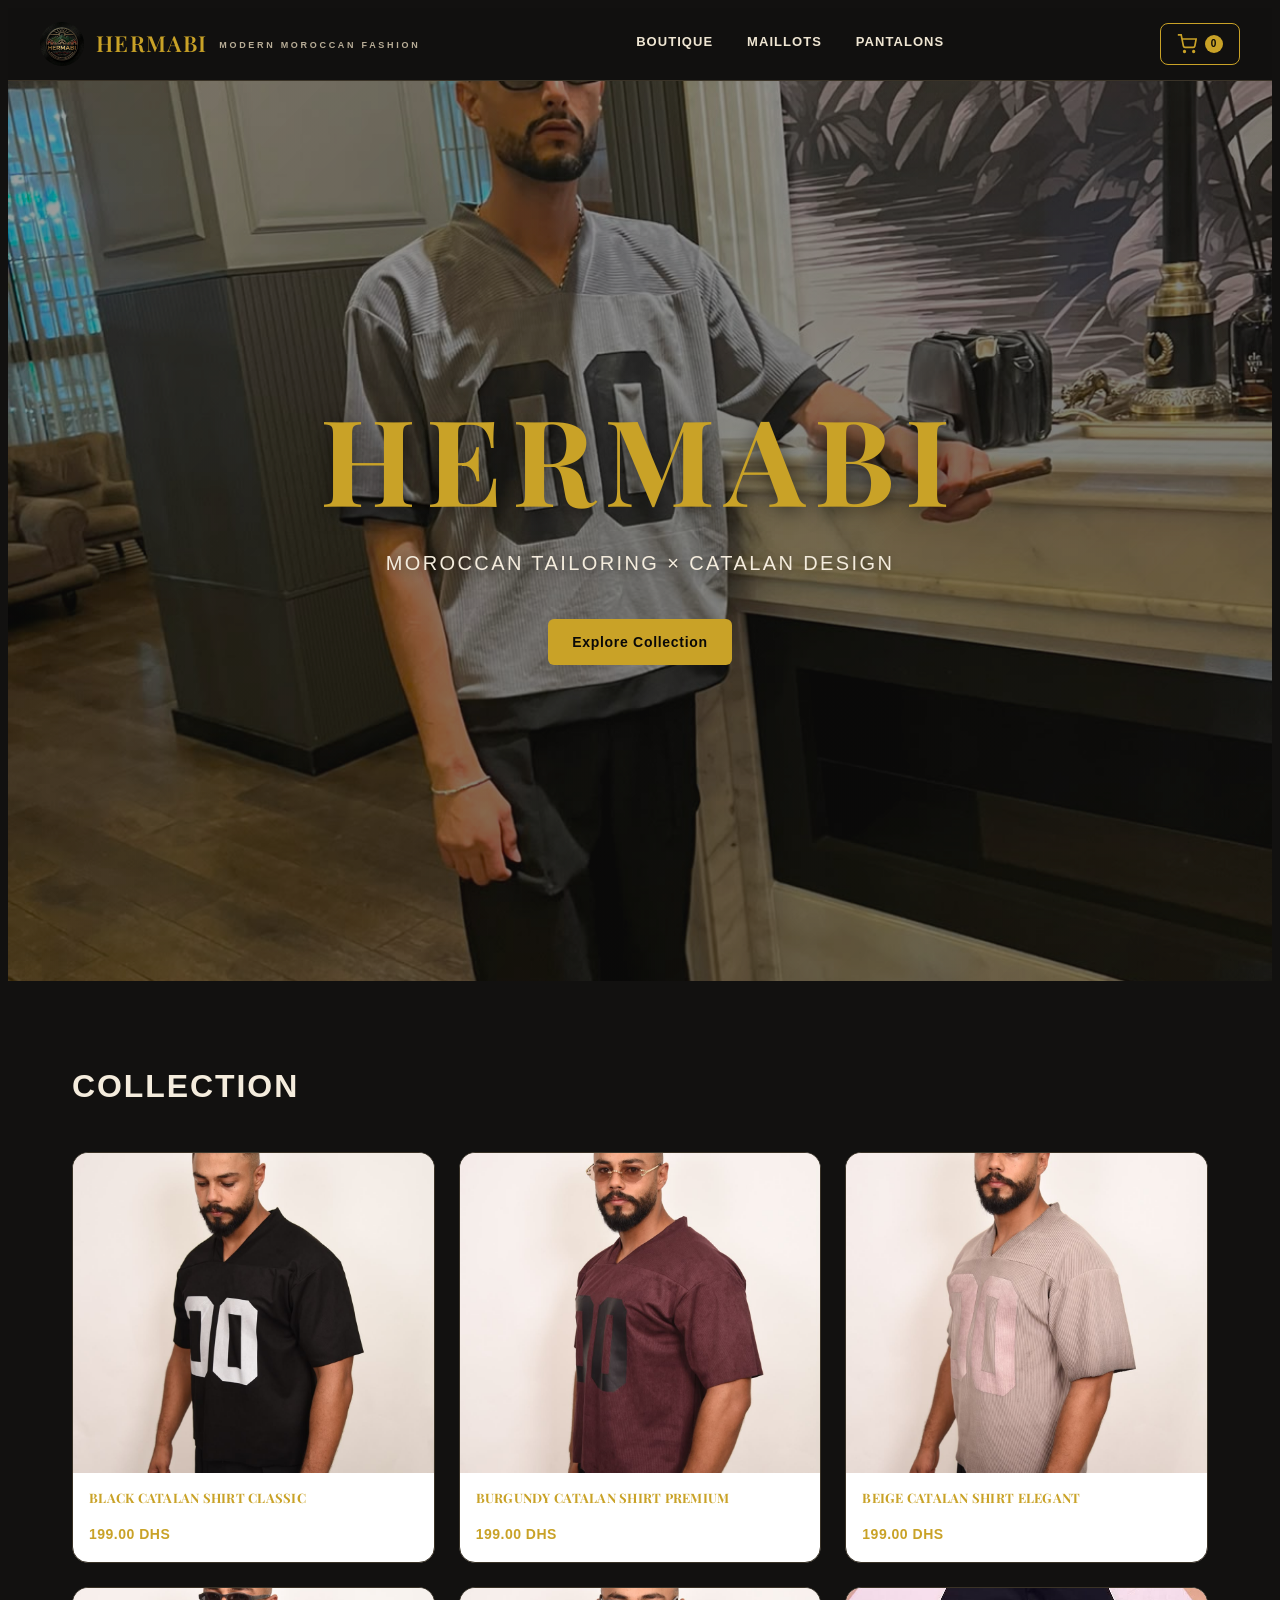
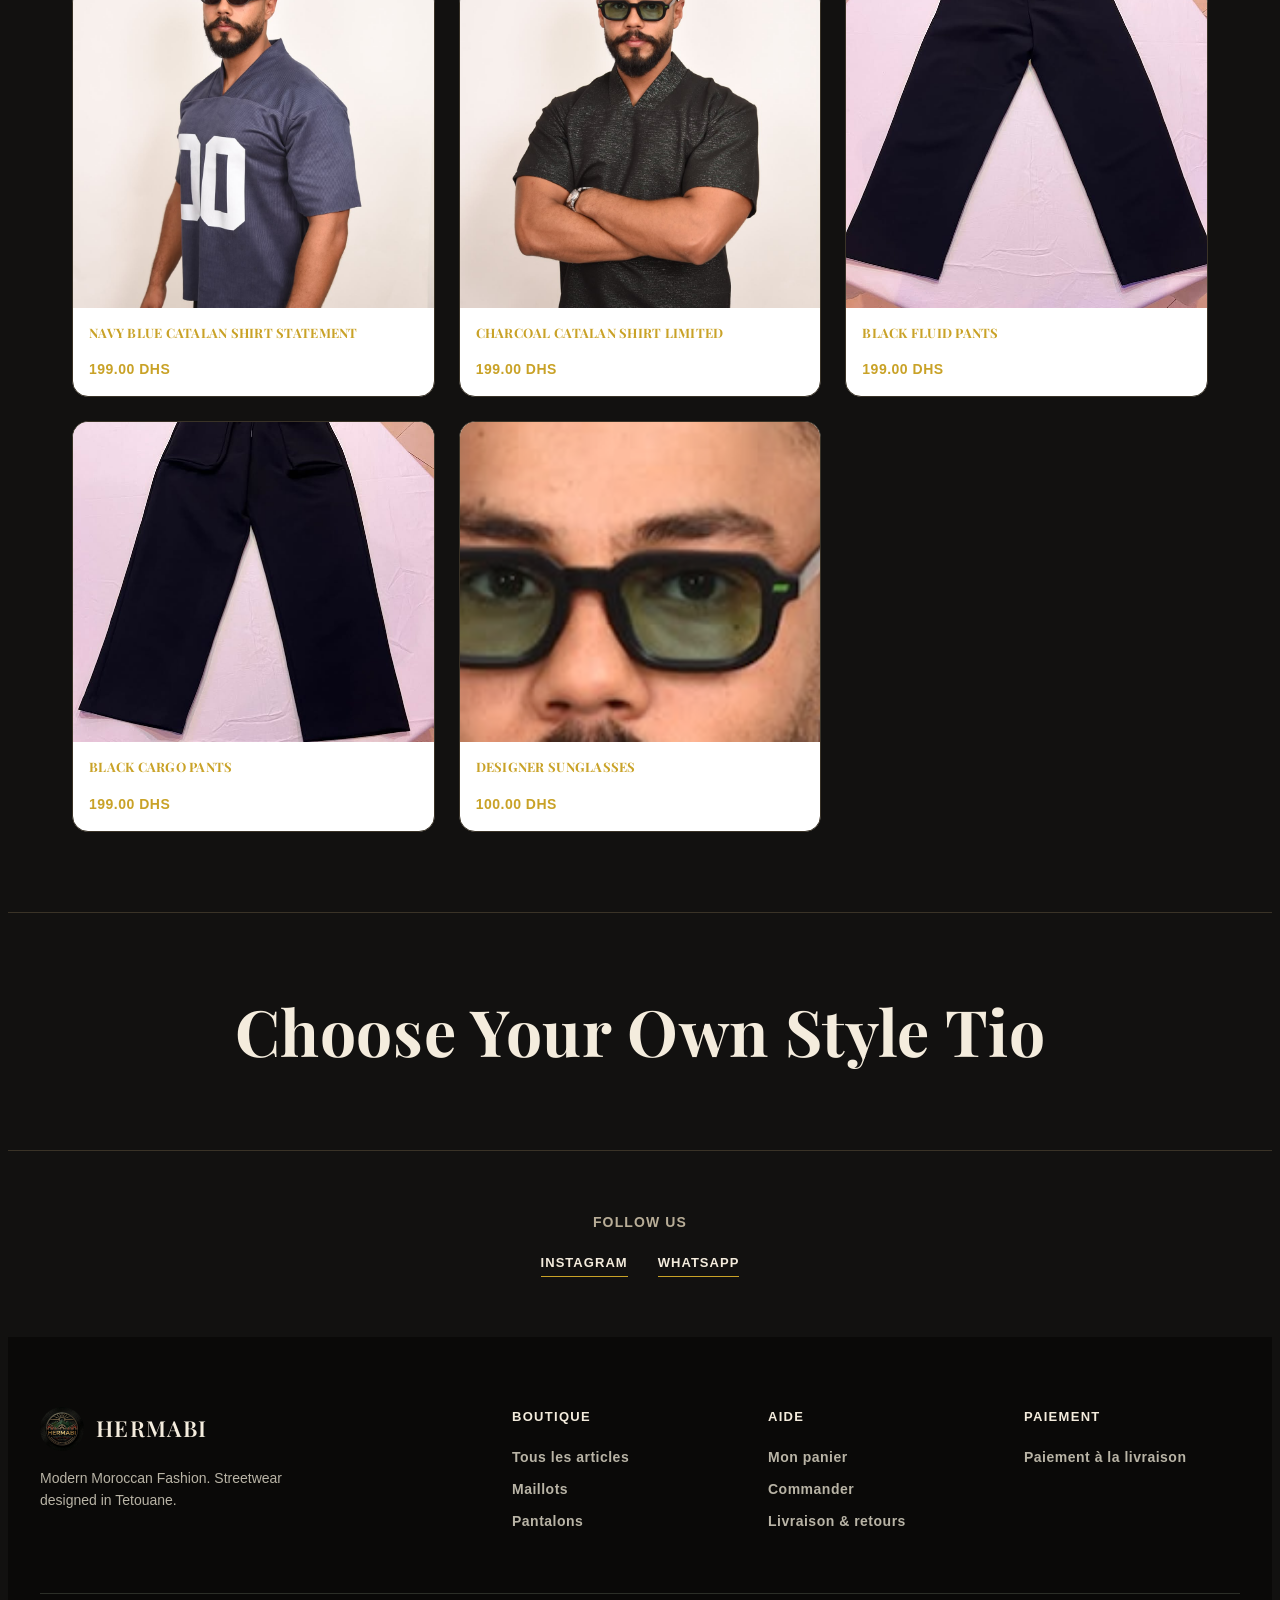
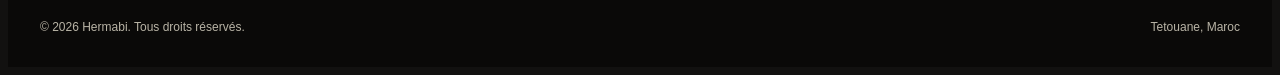
==== index.html @ e8413cef "Mobile responsive - optimized HERMABI title for small screens" ====
<!DOCTYPE html>
<html lang="fr">
<head>
<meta charset="UTF-8">
<meta name="viewport" content="width=device-width, initial-scale=1.0">
<title>Hermabi — Modern Moroccan Fashion</title>

<meta charset="UTF-8">
<meta name="description" content="Hermabi - Modern Moroccan Fashion. Exclusive streetwear fusion where Casablanca meets Barcelona. Premium maillots, pantalons & accessories.">
<meta name="keywords" content="streetwear, moroccan fashion, catalan design, hermabi, maillots, pantalons, fashion, tetouane">
<meta name="author" content="Hermabi">
<meta name="viewport" content="width=device-width, initial-scale=1.0">


<meta property="og:title" content="Hermabi - Modern Moroccan Fashion">
<meta property="og:description" content="Moroccan Tailoring × Catalan Design. Premium Streetwear Collection">
<meta property="og:image" content="https://hermabi-frontend11.onrender.com/images/main.jpeg">
<meta property="og:url" content="https://hermabi-frontend11.onrender.com">
<meta property="og:type" content="website">


<meta name="twitter:card" content="summary_large_image">
<meta name="twitter:title" content="Hermabi - Modern Moroccan Fashion">
<meta name="twitter:description" content="Exclusive streetwear collection">
<meta name="twitter:image" content="https://hermabi-frontend11.onrender.com/images/main.jpeg">

<link rel="preconnect" href="https://fonts.googleapis.com">
<link href="https://fonts.googleapis.com/css2?family=Marcellus&family=Playfair+Display:wght@700&family=Work+Sans:wght@400;500;600;700&display=swap" rel="stylesheet">
<link rel="stylesheet" href="css/style.css">
<style>

.hero-image.hero-carousel {
  position: relative;
  width: 100%;
  height: 100vh;
  display: flex;
  align-items: center;
  justify-content: center;
  overflow: hidden;
}

.carousel-container {
  position: absolute;
  inset: 0;
  width: 100%;
  height: 100%;
}

.carousel-image {
  position: absolute;
  inset: 0;
  width: 100%;
  height: 100%;
  object-fit: cover;
  opacity: 0;
  transition: opacity 0.8s ease-in-out;
}

.carousel-image.active {
  opacity: 1;
}

.hero-overlay {
  position: absolute;
  inset: 0;
  background: linear-gradient(135deg, rgba(18,17,16,0.4) 0%, rgba(18,17,16,0.6) 100%);
  z-index: 1;
}

.hero-content {
  position: relative;
  z-index: 2;
  text-align: center;
  max-width: 900px;
  padding: 40px;
}

.hero-title {
  font-family: 'Playfair Display', serif;
  font-size: clamp(72px, 12vw, 120px);
  font-weight: 700;
  letter-spacing: 0.08em;
  color: var(--brass);
  text-transform: uppercase;
  margin: 0 0 30px;
  line-height: 1;
  text-shadow: 0 4px 20px rgba(0,0,0,0.5);
  animation: fadeInScale 1s ease-out;
}

.hero-subtitle {
  font-size: 20px;
  color: var(--cream);
  letter-spacing: 0.12em;
  text-transform: uppercase;
  font-weight: 500;
  margin: 0;
  text-shadow: 0 2px 10px rgba(0,0,0,0.4);
  animation: fadeInScale 1.2s ease-out;
}

.hero-image .cta {
  margin-top: 40px;
  animation: fadeInScale 1.4s ease-out;
}

@keyframes fadeInScale {
  from {
    opacity: 0;
    transform: scale(0.95);
  }
  to {
    opacity: 1;
    transform: scale(1);
  }
}

/* Carousel auto-rotate */
@keyframes rotate-carousel {
  0%, 50% { opacity: 1; }
  49%, 100% { opacity: 0; }
}

.carousel-image:nth-child(2) {
  animation: rotate-carousel 6s ease-in-out infinite;
}

/* Collection sections */
.collections-wrap {
  padding: 80px 32px;
}

.collection-group {
  margin-bottom: 100px;
}

.collection-title {
  font-family: 'Work Sans', sans-serif;
  font-size: 28px;
  letter-spacing: 0.04em;
  text-transform: uppercase;
  color: var(--cream);
  margin-bottom: 40px;
  font-weight: 700;
}

.collection-cards {
  display: grid;
  grid-template-columns: repeat(auto-fit, minmax(280px, 1fr));
  gap: 24px;
}

.collection-card {
  background: white;
  border-radius: 16px;
  overflow: hidden;
  display: flex;
  flex-direction: column;
  transition: transform 0.3s ease, box-shadow 0.3s ease;
  cursor: pointer;
  text-decoration: none;
}

.collection-card:hover {
  transform: translateY(-8px);
  box-shadow: 0 20px 40px rgba(0,0,0,0.4);
}

.collection-card-img {
  width: 100%;
  aspect-ratio: 1;
  background: #f0f0f0;
  overflow: hidden;
}

.collection-card-img img {
  width: 100%;
  height: 100%;
  object-fit: cover;
  transition: transform 0.3s ease;
}

.collection-card:hover .collection-card-img img {
  transform: scale(1.05);
}

.collection-card-info {
  padding: 20px;
  flex: 1;
  display: flex;
  flex-direction: column;
  justify-content: space-between;
}

.collection-card-name {
  font-size: 14px;
  font-weight: 700;
  color: var(--ink);
  letter-spacing: 0.04em;
  text-transform: uppercase;
  margin-bottom: 8px;
}

.collection-card-price {
  font-size: 16px;
  font-weight: 700;
  color: var(--ink);
}

/* Tagline section */
.tagline-section {
  text-align: center;
  padding: 80px 32px;
  border-top: 1px solid var(--line);
}

.tagline {
  font-family: 'Playfair Display', serif;
  font-size: clamp(32px, 6vw, 64px);
  color: var(--cream);
  font-weight: 700;
  margin: 0;
  line-height: 1.2;
}

/* Social links section */
.socials-section {
  padding: 60px 32px;
  border-top: 1px solid var(--line);
  text-align: center;
}

.socials-title {
  font-size: 14px;
  letter-spacing: 0.08em;
  text-transform: uppercase;
  color: var(--muted);
  margin-bottom: 20px;
  font-weight: 600;
}

.social-links {
  display: flex;
  justify-content: center;
  gap: 30px;
  flex-wrap: wrap;
}

.social-links a {
  font-size: 13px;
  letter-spacing: 0.08em;
  text-transform: uppercase;
  font-weight: 600;
  color: var(--cream);
  border-bottom: 1px solid var(--brass);
  padding-bottom: 2px;
  transition: color 0.3s ease;
}

.social-links a:hover {
  color: var(--brass);
}
</style>
</head>
<body>

<header class="site-header">
  <nav class="nav">
    <a href="index.html" class="brand"><img src="images/logo.jpg" alt="Hermabi">HERMABI<small>Modern Moroccan Fashion</small></a>
    <div class="nav-links">
      <a href="shop.html">Boutique</a>
      <a href="shop.html?cat=Maillots">Maillots</a>
      <a href="shop.html?cat=Pantalons">Pantalons</a>
    </div>
    <div class="nav-right">
      <a href="cart.html" class="cart-link">
        <svg width="20" height="20" viewBox="0 0 24 24" fill="none" stroke="currentColor" stroke-width="2">
          <circle cx="9" cy="21" r="1"></circle>
          <circle cx="20" cy="21" r="1"></circle>
          <path d="M1 1h4l2.68 13.39a2 2 0 0 0 2 1.61h9.72a2 2 0 0 0 2-1.61L23 6H6"></path>
        </svg>
        <span class="cart-count">0</span>
      </a>
    </div>
  </nav>
</header>

<section class="hero-image hero-carousel">
  <div class="carousel-container">
    <img src="images/hero.jpg" alt="Hermabi Collection" class="carousel-image active">
  </div>
  <div class="hero-overlay"></div>
  <div class="hero-content">
    <h1 id="hero-title" class="hero-title"></h1>
    <h1 id="hero-title" class="hero-title" style="font-size: clamp(32px, 8vw, 72px);"></h1>
    <p class="hero-subtitle">MOROCCAN TAILORING × CATALAN DESIGN</p>
    <div class="cta">
      <a href="shop.html" class="btn brass">Explore Collection</a>
    </div>
  </div>
</section>

<script>
// Text reveal animation
function animateText(elementId, text, delay = 0) {
  const element = document.getElementById(elementId);
  element.innerHTML = '';
  let index = 0;
  
  setTimeout(() => {
    function reveal() {
      if (index < text.length) {
        const char = text[index];
        const span = document.createElement('span');
        span.textContent = char;
        span.style.display = 'inline-block';
        span.style.opacity = '0';
        span.style.animation = `fadeInChar 0.1s ease-out forwards`;
        span.style.animationDelay = (index * 0.05) + 's';
        element.appendChild(span);
        index++;
      }
    }
    
    const interval = setInterval(() => {
      reveal();
      if (index >= text.length) clearInterval(interval);
    }, 50);
  }, delay);
}

// Animation keyframe
const style = document.createElement('style');
style.textContent = `
  @keyframes fadeInChar {
    from {
      opacity: 0;
      transform: translateY(10px);
    }
    to {
      opacity: 1;
      transform: translateY(0);
    }
  }
`;
document.head.appendChild(style);

// Start animations on load
window.addEventListener('load', () => {
  animateText('hero-title', 'HERMABI', 300);
});
</script>

<!-- Our Collection Section -->
<section style="padding: 80px 32px; background: var(--stucco);">
  <div class="wrap" style="max-width: 1400px; margin: 0 auto;">
    <h2 class="collection-heading" id="collection-title"> COLLECTION</h2>
    
    <!-- Products Grid -->
    <div style="display: grid; grid-template-columns: repeat(auto-fit, minmax(280px, 1fr)); gap: 24px;" id="collection-grid">
      <!-- Products will load here -->
    </div>
  </div>
</section>

<script>
// Animate collection heading
function animateCollectionHeading() {
  const heading = document.getElementById('collection-title');
  if (!heading) return;
  
  const text = heading.textContent;
  heading.innerHTML = '';
  let index = 0;
  
  function reveal() {
    if (index < text.length) {
      const char = text[index];
      const span = document.createElement('span');
      span.textContent = char;
      span.style.display = 'inline-block';
      span.style.opacity = '0';
      span.style.animation = `fadeInChar 0.1s ease-out forwards`;
      span.style.animationDelay = (index * 0.05) + 's';
      heading.appendChild(span);
      index++;
    }
  }
  
  const interval = setInterval(() => {
    reveal();
    if (index >= text.length) clearInterval(interval);
  }, 50);
}

window.addEventListener('load', () => {
  setTimeout(animateCollectionHeading, 800);
});
</script>

<script src="js/store.js"></script>
<script>
// Load all products dynamically
function loadCollectionProducts() {
  const products = getProducts();
  const grid = document.getElementById('collection-grid');
  
  grid.innerHTML = products.map(p => `
    <div class="collection-card">
      <a href="product.html?id=${p.id}">
        <img src="${p.img}" alt="${p.name}">
        <h3 class="collection-card-name">${p.name}</h3>
        <p style="color: var(--brass); font-weight: 600;">${p.price}.00 DHS</p>
      </a>
    </div>
  `).join('');
}

// Load on page load
window.addEventListener('load', loadCollectionProducts);
</script>



<!-- Tagline -->
<section class="tagline-section">
  <h2 class="tagline">Choose Your Own Style Tio</h2>
</section>

<!-- Socials -->
<section class="socials-section">
  <div class="socials-title">Follow Us</div>
  <div class="social-links">
    <a href="https://www.instagram.com/hermabi10?utm_source=ig_web_button_share_sheet&igsh=ZDNlZDc0MzIxNw==" target="_blank">Instagram</a>
    <a href="https://wa.me/212611301422" target="_blank">WhatsApp</a>
  </div>
</section>

<footer>
  <div class="wrap">
    <div class="footer-grid">
      <div class="footer-brand">
        <a href="index.html" class="brand" style="margin-bottom: 0;"><img src="images/logo.jpg" alt="Hermabi">HERMABI</a>
        <p style="margin-top:16px; font-size:14px; max-width:280px;">Modern Moroccan Fashion. Streetwear designed in Tetouane.</p>
      </div>
      <div>
        <h4>Boutique</h4>
        <a href="shop.html">Tous les articles</a>
        <a href="shop.html?cat=Maillots">Maillots</a>
        <a href="shop.html?cat=Pantalons">Pantalons</a>
      </div>
      <div>
        <h4>Aide</h4>
        <a href="cart.html">Mon panier</a>
        <a href="checkout.html">Commander</a>
        <a href="#">Livraison &amp; retours</a>
      </div>
      <div>
        <h4>Paiement</h4>
        <a href="#" style="pointer-events:none;">Paiement à la livraison</a>
      </div>
    </div>
    <div class="footer-bottom">
      <span>© 2026 Hermabi. Tous droits réservés.</span>
      <span>Tetouane, Maroc</span>
    </div>
  </div>
</footer>

<script src="js/store.js"></script>
<script>
  // Maillots collection
  const maillots = PRODUCTS.filter(p => p.cat === 'Maillots');
  document.getElementById('maillots-grid').innerHTML = maillots.slice(0, 6).map(p => `
    <a href="product.html?id=${p.id}" class="collection-card">
      <div class="collection-card-img"><img src="${p.img}" alt="${p.name}"></div>
      <div class="collection-card-info">
        <div class="collection-card-name">${p.name}</div>
        <div class="collection-card-price">${fmtPrice(p.price)}</div>
      </div>
    </a>
  `).join('');

  // Pantalons collection
  const pantalons = PRODUCTS.filter(p => p.cat === 'Pantalons');
  document.getElementById('pantalons-grid').innerHTML = pantalons.slice(0, 6).map(p => `
    <a href="product.html?id=${p.id}" class="collection-card">
      <div class="collection-card-img"><img src="${p.img}" alt="${p.name}"></div>
      <div class="collection-card-info">
        <div class="collection-card-name">${p.name}</div>
        <div class="collection-card-price">${fmtPrice(p.price)}</div>
      </div>
    </a>
  `).join('');

  // All products
  document.getElementById('all-grid').innerHTML = PRODUCTS.slice(0, 6).map(p => `
    <a href="product.html?id=${p.id}" class="collection-card">
      <div class="collection-card-img"><img src="${p.img}" alt="${p.name}"></div>
      <div class="collection-card-info">
        <div class="collection-card-name">${p.name}</div>
        <div class="collection-card-price">${fmtPrice(p.price)}</div>
      </div>
    </a>
  `).join('');
  let currentSlide = 0;
const slides = document.querySelectorAll('.carousel-image');

setInterval(() => {
  slides.forEach(slide => slide.classList.remove('active'));
  currentSlide = (currentSlide + 1) % slides.length;
  slides[currentSlide].classList.add('active');
}, 5000); // Change image every 5 seconds
</script>

</body>
</html>
---- css/style.css ----
/* ==========================================================================
   HERMABI — Design tokens
   Pulled straight from the brand medallion: black enamel background, gold
   engraving, deep bottle-green peaks, and a muted oxblood red accent.
   ========================================================================== */
  

   :root {
    --stucco: #121110;
    --stucco-dim: #1B1815;
    --ink: #0A0908;
    --text: #EFE6D3;
    --brass: #C9A227;
    --cream: #F4ECDD;
    --line: #3A3327;
    --muted: #B8AD97;
    --error: #9C3B34;
    
    /* Font families */
    --font-display: 'Playfair Display', serif;
    --font-body: 'Poppins', sans-serif;
    --font-mono: 'Space Mono', monospace;
  }
  
  body {
    font-family: 'Poppins', sans-serif;
    background: var(--stucco);
    color: var(--text);
    font-size: 16px;
    line-height: 1.6;
  }
  
  h1, h2, h3, h4, h5, h6 {
    font-family: 'Bodoni Moda', serif;
    font-weight: 700;
    letter-spacing: 0.05em;
  }
  
  h1 {
    font-size: clamp(32px, 6vw, 72px);
  }
  
  h2 {
    font-size: clamp(24px, 5vw, 48px);
  }
  
  h3 {
    font-size: clamp(18px, 4vw, 32px);
  }
  
  button, a {
    font-family: var(--font-body);
    font-weight: 600;
    letter-spacing: 0.5px;
  }

.wrap{
  max-width: var(--container);
  margin: 0 auto;
  padding: 0 32px;
}

h1,h2,h3,h4{
  font-family: var(--font-display);
  font-weight: 400;
  margin: 0 0 .4em;
  letter-spacing: .01em;
}

.eyebrow{
  font-size: 12px;
  letter-spacing: .18em;
  text-transform: uppercase;
  color: var(--brass);
  font-weight: 600;
  display:block;
  margin-bottom: 10px;
}

/* ---------- Signature motif: repeating deco arch/zellige line pattern ---------- */
.motif-strip{
  height: 14px;
  width: 100%;
  background-image: repeating-linear-gradient(
    135deg,
    var(--brass) 0px, var(--brass) 2px,
    transparent 2px, transparent 16px
  );
  opacity:.55;
}
.motif-strip.dark{ background-image: repeating-linear-gradient(135deg, var(--brass-light) 0px, var(--brass-light) 2px, transparent 2px, transparent 16px); }

/* ==========================================================================
   Header / Nav
   ========================================================================== */
.site-header{
  position: sticky; top:0; z-index: 50;
  background: rgba(18,17,16,.92);
  backdrop-filter: blur(6px);
  border-bottom: 1px solid var(--line);
}
.nav{
  display:flex; align-items:center; justify-content:space-between;
  padding: 14px 32px;
  max-width: var(--container);
  margin: 0 auto;
}
.brand{
  display:flex; align-items:center; gap:12px;
  font-family: var(--font-display);
  font-size: 22px;
  letter-spacing: .06em;
  color: var(--brass);
}
.brand img{ height:44px; width:44px; border-radius:50%; object-fit:cover; }
.brand small{ display:block; font-family: var(--font-body); font-size:9px; letter-spacing:.3em; color:var(--muted); text-transform:uppercase; font-weight:600; margin-top:2px;}
.nav-links{ display:flex; gap: 34px; align-items:center; }
.nav-links a{
  font-size: 13px;
  letter-spacing: .08em;
  text-transform: uppercase;
  font-weight: 600;
  color: var(--text);
  position: relative;
  padding-bottom: 4px;
}
.nav-links a::after{
  content:''; position:absolute; left:0; bottom:0; height:1px; width:0;
  background: var(--brass); transition: width .25s ease;
}
.nav-links a:hover::after{ width:100%; }
.nav-right{ display:flex; align-items:center; gap:22px; }
.cart-link {
  display: flex;
  align-items: center;
  gap: 8px;
  color: var(--brass);
  text-decoration: none;
  font-weight: 600;
  font-size: 12px;
  letter-spacing: 0.08em;
  text-transform: uppercase;
  padding: 10px 16px;
  border: 1px solid var(--brass);
  border-radius: 8px;
  transition: all 0.3s cubic-bezier(0.34, 1.56, 0.64, 1);
  position: relative;
  background: transparent;
}

.cart-link:hover {
  background: rgba(201, 162, 39, 0.15);
  transform: translateY(-3px);
  box-shadow: 0 8px 24px rgba(201, 162, 39, 0.2);
}

.cart-link svg {
  width: 20px;
  height: 20px;
  stroke: var(--brass);
  transition: transform 0.3s ease;
}

.cart-link:hover svg {
  transform: scale(1.1);
}

.cart-count {
  background: var(--brass);
  color: var(--ink);
  border-radius: 50%;
  width: 18px;
  height: 18px;
  display: flex;
  align-items: center;
  justify-content: center;
  font-size: 10px;
  font-weight: 700;
  min-width: 18px;
  animation: pulse 0.6s ease-out;
}

@keyframes pulse {
  0% {
    transform: scale(1.3);
    opacity: 0.8;
  }
  100% {
    transform: scale(1);
    opacity: 1;
  }
}

@media (max-width: 860px){
  .nav-links{ display:none; }
  .burger{ display:block; }
}


/* ==========================================================================
   Buttons
   ========================================================================== */
   .btn {
    display: inline-block;
    padding: 12px 24px;
    border: none;
    border-radius: 6px;
    font-weight: 600;
    cursor: pointer;
    font-size: 14px;
    letter-spacing: 0.05em;
    transition: all 0.3s ease;
    text-decoration: none;
  }
  
  /* Brass button style */
  .btn.brass {
    background: var(--brass);
    color: var(--ink);
  }
  
  .btn.brass:hover {
    background: #E3C765;
    color: var(--ink);
    text-decoration: none;
    transform: translateY(-2px);
    box-shadow: 0 8px 20px rgba(201, 162, 39, 0.3);
  }
  
  .btn.brass:focus {
    background: var(--brass);
    color: var(--ink);
    outline: none;
  }
  
  .btn.brass:active {
    background: var(--brass);
    transform: translateY(0);
  }
  
  /* Block button (full width) */
  .btn.block {
    width: 100%;
    display: block;
  }
  button {
    outline: none;
    border: none;
    background: var(--brass);
    color: var(--ink);
    font-weight: 600;
    cursor: pointer;
    padding: 12px 24px;
    border-radius: 6px;
    transition: all 0.3s ease;
  }
  
  button:hover {
    background: #E3C765;
    transform: translateY(-2px);
    box-shadow: 0 8px 20px rgba(201, 162, 39, 0.3);
  }
  
  button:focus {
    outline: none;
    background: var(--brass);
  }
  
  button:active {
    transform: translateY(0);
  }

/* ==========================================================================
   Hero
   ========================================================================== */
.hero{
  position: relative;
  overflow: hidden;
  background: var(--bottle);
  color: var(--cream);
  padding: 120px 32px 100px;
}
.hero .wrap{ position:relative; z-index:2; }
.hero-arch{
  position:absolute; inset:0; z-index:1; opacity:.16;
  pointer-events:none;
}
.hero-title {
  font-size: clamp(32px, 8vw, 72px);
  font-weight: 700;
  letter-spacing: 0.08em;
  color: var(--brass);
  text-transform: uppercase;
  line-height: 1;
}

@media (max-width: 768px) {
  .hero-title {
    font-size: 36px;
    letter-spacing: 0.05em;
  }
}
.hero p{
  max-width: 480px;
  font-size: 17px;
  color: #D8D2C2;
  margin-bottom: 34px;
}
.hero-actions{ display:flex; gap:16px; flex-wrap:wrap; }

/* ==========================================================================
   Category strip
   ========================================================================== */
.cat-strip{ padding: 90px 0 20px; }
.cat-grid{ display:grid; grid-template-columns: repeat(3,1fr); gap:24px; }
.cat-card{
  position:relative; aspect-ratio: 3/4; overflow:hidden;
  border: 1px solid var(--line);
}
.cat-card img{ width:100%; height:100%; object-fit:cover; transition: transform .5s ease; }
.cat-card:hover img{ transform: scale(1.06); }
.cat-card .label{
  position:absolute; left:0; right:0; bottom:0;
  padding: 22px;
  background: linear-gradient(to top, rgba(23,26,22,.85), transparent);
  color: var(--cream);
}
.cat-card .label span{ font-family: var(--font-display); font-size:22px; }

@media (max-width: 860px){ .cat-grid{ grid-template-columns: 1fr; } }

/* ==========================================================================
   Product grid
   ========================================================================== */
.section{ padding: 90px 0; }
.section-head{
  display:flex; align-items:flex-end; justify-content:space-between;
  margin-bottom: 44px; flex-wrap:wrap; gap:16px;
}
.section-head h2{ font-size: 34px; }

.filters{ display:flex; gap:10px; flex-wrap:wrap; margin-bottom: 40px; }
.filter-btn{
  padding: 9px 18px; border:1px solid var(--line); background:transparent;
  font-size:12px; letter-spacing:.08em; text-transform:uppercase; font-weight:600;
  color: var(--text);
}
.filter-btn.active, .filter-btn:hover{ background: var(--bottle); color: var(--cream); border-color: var(--bottle); }

.product-grid{
  display:grid; grid-template-columns: repeat(4, 1fr); gap: 32px 28px;
}
@media (max-width: 1024px){ .product-grid{ grid-template-columns: repeat(3,1fr);} }
@media (max-width: 720px){ .product-grid{ grid-template-columns: repeat(2,1fr); gap:24px 16px;} }

.card{ display:block; }
.card-media{
  position: relative;
  aspect-ratio: 3/4; overflow:hidden; background: var(--stucco-dim);
  border: 1px solid var(--line);
  margin-bottom: 14px;
}
.card-media img{ width:100%; height:100%; object-fit:cover; transition: transform .45s ease; }
.card:hover .card-media img{ transform: scale(1.05); }
.card-tag{
  position:absolute; top:12px; left:12px;
  background: var(--brass); color: var(--ink);
  font-size:10px; letter-spacing:.1em; text-transform:uppercase; font-weight:700;
  padding: 4px 10px;
}
.card-title{ font-size:15px; font-weight:600; margin-bottom:2px; }
.card-cat{ font-size:12px; color:var(--muted); letter-spacing:.03em; }
.card-price{ font-family: var(--font-display); font-size:17px; color: var(--brass); margin-top:6px; }

/* ==========================================================================
   Story band
   ========================================================================== */
.story{
  background: var(--bottle-dark); color: var(--cream);
  padding: 100px 32px;
  border-top: 1px solid var(--line); border-bottom: 1px solid var(--line);
}
.story .wrap{ display:grid; grid-template-columns: 1fr 1fr; gap:60px; align-items:center; }
.story h2{ font-size: 38px; color:var(--cream); }
.story p{ color:#C9C4B6; font-size:16px; }
.story-rule{ width:60px; height:2px; background:var(--brass); margin: 24px 0; }
@media (max-width: 860px){ .story .wrap{ grid-template-columns:1fr; } }

/* ==========================================================================
   Payment strip (trust bar)
   ========================================================================== */
.trust{
  padding: 46px 0; border-top:1px solid var(--line); border-bottom:1px solid var(--line);
}
.trust .wrap{ display:flex; justify-content:space-between; flex-wrap:wrap; gap:24px; }
.trust-item{ display:flex; align-items:center; gap:12px; font-size:13px; letter-spacing:.03em; }
.trust-item strong{ display:block; font-family:var(--font-display); font-size:15px; }

/* ==========================================================================
   Footer
   ========================================================================== */
footer{ background: var(--ink); color: #B9B4A6; padding: 70px 0 30px; }
.footer-grid{ display:grid; grid-template-columns: 2fr 1fr 1fr 1fr; gap: 40px; margin-bottom:50px; }
footer h4{ color: var(--cream); font-size:13px; letter-spacing:.1em; text-transform:uppercase; margin-bottom:18px; font-family:var(--font-body); font-weight:700;}
footer a{ display:block; font-size:14px; margin-bottom:10px; color:#B9B4A6; }
footer a:hover{ color: var(--brass-light); }
.footer-brand .brand{ color: var(--cream); }
.footer-bottom{ border-top:1px solid #2c2f28; padding-top:24px; display:flex; justify-content:space-between; flex-wrap:wrap; gap:12px; font-size:12px; }
@media (max-width: 860px){ .footer-grid{ grid-template-columns: 1fr 1fr; } }

/* ==========================================================================
   Product detail
   ========================================================================== */
.pd-grid{ display:grid; grid-template-columns: 1.1fr 1fr; gap:60px; padding: 60px 0 100px; }
.pd-media{ aspect-ratio:3/4; overflow:hidden; border:1px solid var(--line); }
.pd-media img{ width:100%; height:100%; object-fit:cover; }
.pd-cat{ font-size:12px; letter-spacing:.1em; text-transform:uppercase; color:var(--brass); font-weight:700; margin-bottom:10px; }
.pd-title{ font-size:36px; }
.pd-price{ font-family:var(--font-display); font-size:26px; color:var(--brass); margin-bottom:20px; }
.pd-desc{ color:var(--muted); margin-bottom:28px; }
.pd-row{ display:flex; align-items:center; gap:16px; margin-bottom:22px; }
select, input[type=text], input[type=tel], input[type=email], textarea{
  font-family: var(--font-body); font-size:14px; padding:12px 14px;
  border:1px solid var(--line); background:var(--cream); color:var(--ink); width:100%;
}
.qty-stepper{ display:flex; align-items:center; border:1px solid var(--line); }
.qty-stepper button{ background:none; border:none; width:36px; height:42px; font-size:16px; }
.qty-stepper input{ width:44px; text-align:center; border:none; padding:0; }
.pd-meta{ margin-top:30px; border-top:1px solid var(--line); padding-top:20px; font-size:13px; color:var(--muted); }
.pd-meta div{ margin-bottom:8px; }

@media (max-width: 860px){ .pd-grid{ grid-template-columns:1fr; gap:32px; } }

/* ==========================================================================
   Cart page
   ========================================================================== */
.cart-layout{ display:grid; grid-template-columns: 1.6fr 1fr; gap:50px; padding: 60px 0 100px; align-items:start; }
.cart-line{ display:grid; grid-template-columns: 90px 1fr auto auto; gap:18px; align-items:center; padding: 20px 0; border-bottom:1px solid var(--line); }
.cart-line img{ width:90px; height:110px; object-fit:cover; border:1px solid var(--line); }
.cart-line .name{ font-weight:600; margin-bottom:4px; }
.cart-line .meta{ font-size:12px; color:var(--muted); }
.remove-btn{ background:none; border:none; font-size:12px; text-decoration:underline; color:var(--muted); margin-top:8px; }
.summary{ background: var(--stucco-dim); border:1px solid var(--line); padding:30px; position:sticky; top:100px; }
.summary h3{ font-size:20px; margin-bottom:20px; }
.summary-row{ display:flex; justify-content:space-between; font-size:14px; margin-bottom:12px; }
.summary-row.total{ font-weight:700; font-size:18px; border-top:1px solid var(--line); padding-top:16px; margin-top:16px; font-family:var(--font-display); color:var(--brass);}
.empty-state{ text-align:center; padding:80px 20px; }
.empty-state h3{ font-size:26px; margin-bottom:12px; }
.empty-state p{ color:var(--muted); margin-bottom:28px; }

@media (max-width: 860px){ .cart-layout{ grid-template-columns:1fr; } .summary{ position:static; } }

/* ==========================================================================
   Checkout
   ========================================================================== */
.checkout-layout{ display:grid; grid-template-columns: 1.4fr 1fr; gap:60px; padding: 60px 0 100px; align-items:start; }
.form-block{ margin-bottom:34px; }
.form-block h3{ font-size:18px; margin-bottom:18px; display:flex; align-items:center; gap:10px; }
.form-block h3 .num{
  width:26px; height:26px; border-radius:50%; background:var(--bottle); color:var(--cream);
  display:flex; align-items:center; justify-content:center; font-size:12px; font-family:var(--font-body); font-weight:700;
}
.field-row{ display:grid; grid-template-columns: 1fr 1fr; gap:16px; margin-bottom:16px; }
.field{ display:flex; flex-direction:column; gap:6px; }
.field label{ font-size:12px; letter-spacing:.04em; font-weight:600; color:var(--muted); }
.field .req{ color:var(--error); }
.error-msg{ font-size:12px; color:var(--error); display:none; }
.field.invalid input, .field.invalid select{ border-color: var(--error); }
.field.invalid .error-msg{ display:block; }

.pay-options{ display:flex; flex-direction:column; gap:14px; }
.pay-option{
  border:1px solid var(--line); padding:18px 20px; display:flex; gap:14px; align-items:flex-start; cursor:pointer;
}
.pay-option.selected{ border-color: var(--brass); background: rgba(201,162,39,.08); }
.pay-option input{ margin-top:3px; }
.pay-option .title{ font-weight:700; font-size:14px; margin-bottom:4px; }
.pay-option .desc{ font-size:13px; color:var(--muted); }
.card-fields{ margin-top:16px; display:none; }
.card-fields.show{ display:block; }

.confirm-box{ text-align:center; padding: 110px 20px; }
.confirm-box .icon{ font-size:48px; margin-bottom:20px; }
.confirm-box h2{ font-size:32px; }
.confirm-box p{ color:var(--muted); max-width:480px; margin:0 auto 30px; }
.order-ref{ font-family: var(--font-display); font-size:22px; color:var(--brass); letter-spacing:.05em; }

/* Toast */
.toast{
  position: fixed; bottom: 26px; right: 26px; z-index: 100;
  background: var(--ink); color: var(--cream);
  padding: 16px 22px; font-size:14px;
  display:flex; align-items:center; gap:12px;
  transform: translateY(120%); transition: transform .3s ease;
  border-left: 3px solid var(--brass);
}
.toast.show{ transform: translateY(0); }

.skip{ font-size:13px; color: var(--bottle); text-decoration:underline; }
a {
  text-decoration: none;
  color: inherit;
}

a:hover {
  text-decoration: none;
}

/* Product names should be blue/purple but no underline */
.collection-card-name {
  text-decoration: none;
  color: var(--cream);
}

.product-card-name {
  text-decoration: none;
  color: var(--cream);
}
/* Scroll animations */
@keyframes slideUp {
  from {
    opacity: 0;
    transform: translateY(30px);
  }
  to {
    opacity: 1;
    transform: translateY(0);
  }
}

.collection-card {
  background: var(--stucco-dim);
  border-radius: 12px;
  overflow: hidden;
  border: 1px solid var(--line);
  transition: all 0.3s ease;
  display: flex;
  flex-direction: column;
}

.collection-card:hover {
  transform: translateY(-8px);
  box-shadow: 0 12px 32px rgba(0, 0, 0, 0.5);
}

.collection-card a {
  text-decoration: none;
  color: inherit;
  display: flex;
  flex-direction: column;
  height: 100%;
}

.collection-card img {
  width: 100%;
  height: 320px;
  object-fit: cover;
  display: block;
}

.collection-card h3 {
  padding: 16px 16px 8px;
  font-size: 13px;
  font-weight: 700;
  color: var(--brass);
  text-decoration: none;
  line-height: 1.4;
  flex-grow: 1;
  letter-spacing: 0.02em;
  text-transform: uppercase;
}

.collection-card p {
  padding: 0 16px 16px;
  color: var(--brass);
  font-weight: 600;
  font-size: 14px;
  margin: 0;
}

.product-card {
  animation: slideUp 0.6s ease-out;
}

/* Parallax on scroll */
@media (prefers-reduced-motion: no-preference) {
  .hero-image {
    background-attachment: fixed;
  }
}

/* Collection heading - OUR COLLECTION */
.collection-heading {
  font-family: 'Montserrat', sans-serif;
  font-size: clamp(20px, 3.5vw, 32px);
  font-weight: 800;
  letter-spacing: 0.06em;
  text-transform: uppercase;
  color: var(--cream);
  margin-bottom: 40px;
}
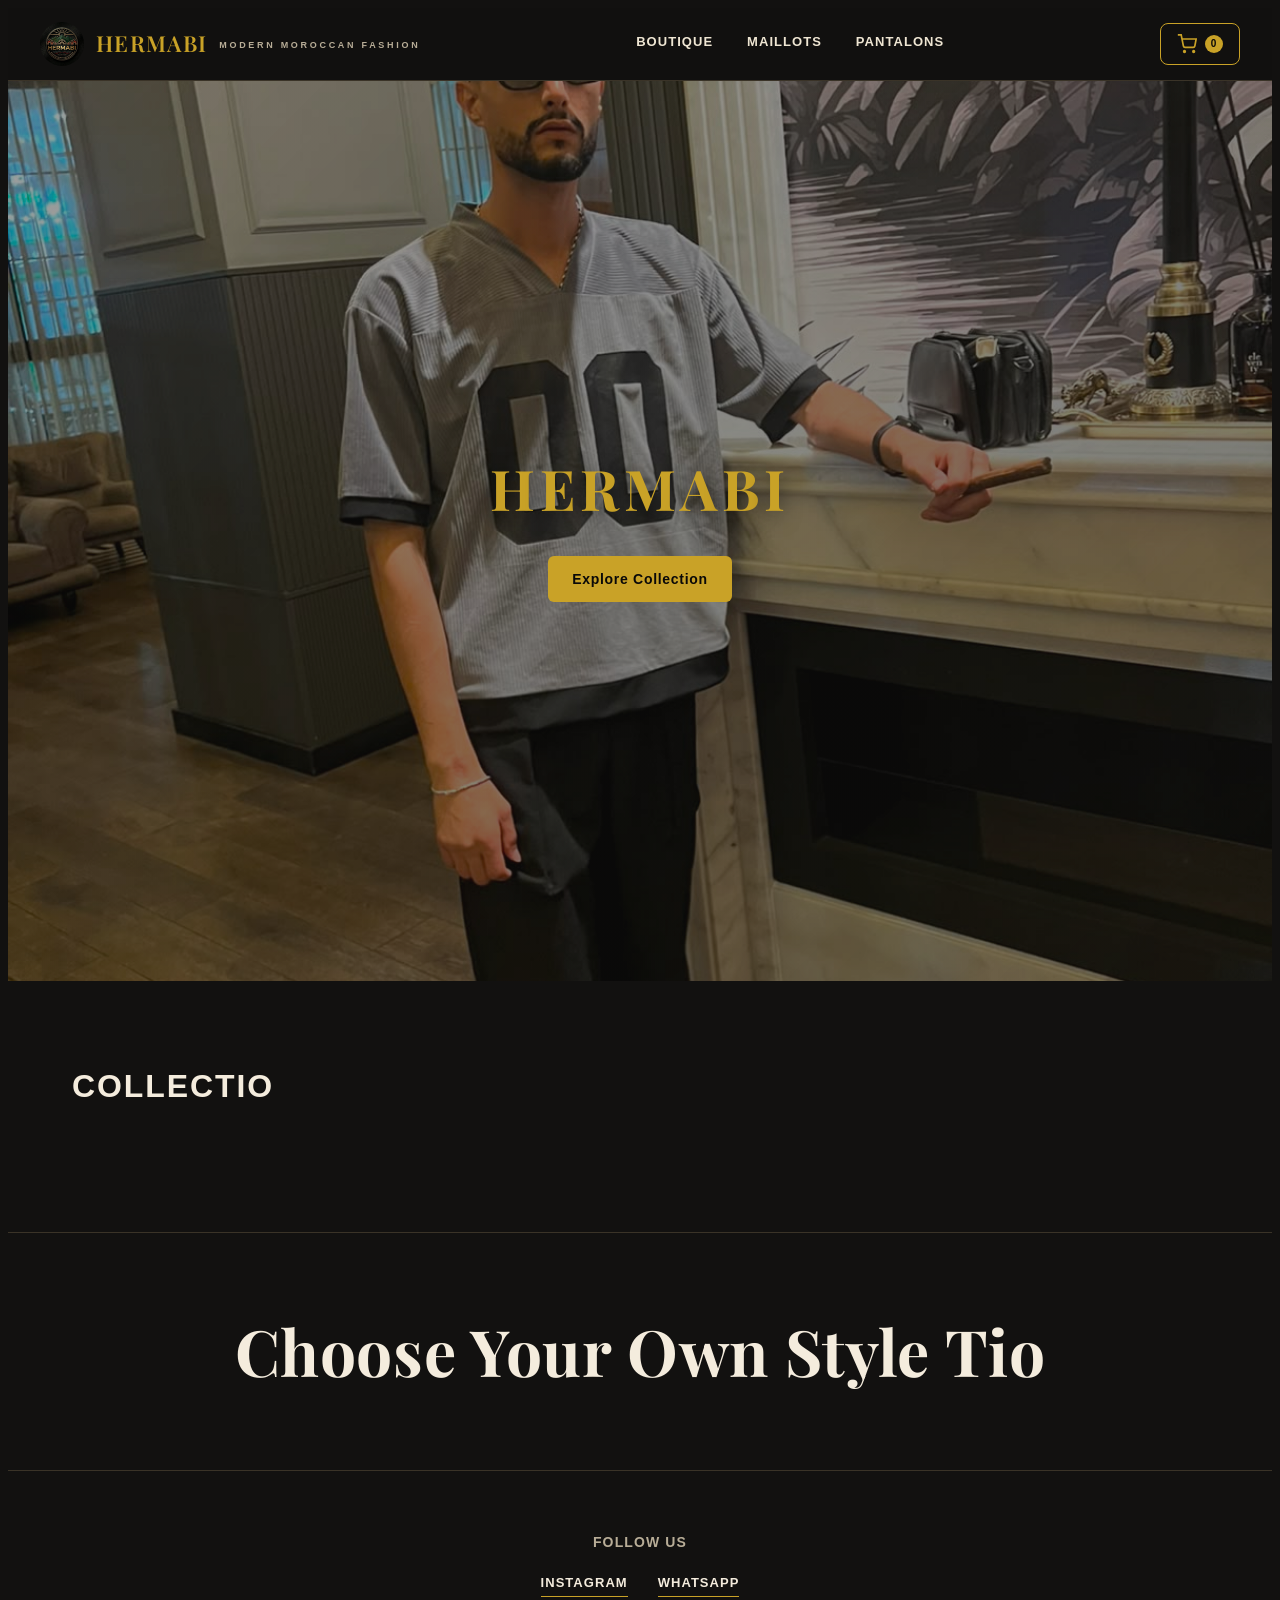
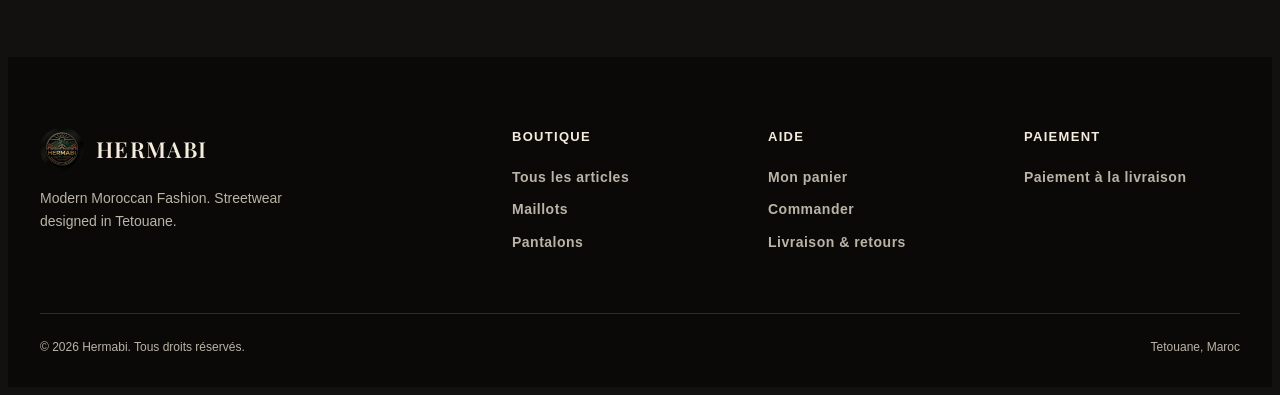
==== commit 5dc5ad99: "Enhanced UX - fixed cart count, redesigned cart page, optimized hero text" ====
--- a/index.html
+++ b/index.html
@@ -262,6 +262,7 @@
 }
 </style>
 </head>
+
 <body>
 
 <header class="site-header">
@@ -291,9 +292,7 @@
   </div>
   <div class="hero-overlay"></div>
   <div class="hero-content">
-    <h1 id="hero-title" class="hero-title"></h1>
-    <h1 id="hero-title" class="hero-title" style="font-size: clamp(32px, 8vw, 72px);"></h1>
-    <p class="hero-subtitle">MOROCCAN TAILORING × CATALAN DESIGN</p>
+    <h1 id="hero-title" class="hero-title" style="font-size: clamp(32px, 8vw, 56px);"></h1>
     <div class="cta">
       <a href="shop.html" class="btn brass">Explore Collection</a>
     </div>
@@ -466,8 +465,6 @@
     </div>
   </div>
 </footer>
-
-<script src="js/store.js"></script>
 <script>
   // Maillots collection
   const maillots = PRODUCTS.filter(p => p.cat === 'Maillots');
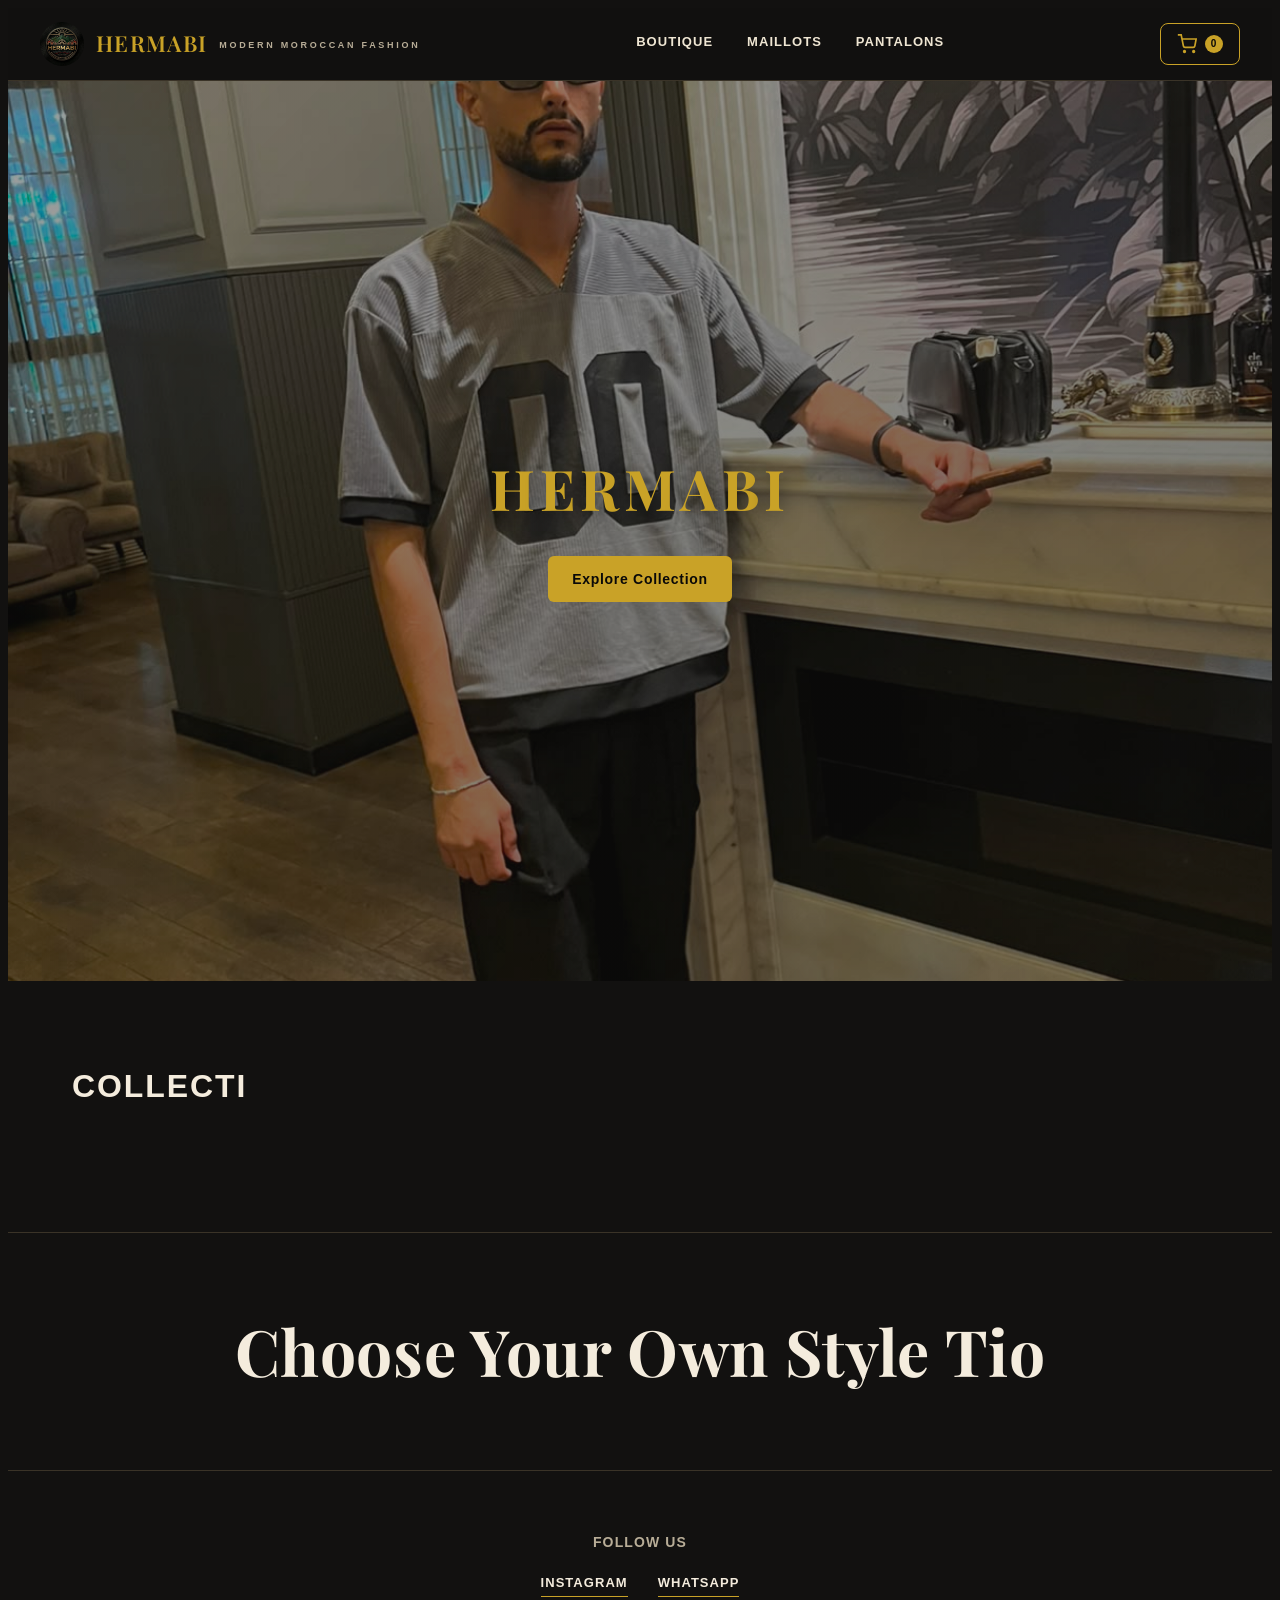
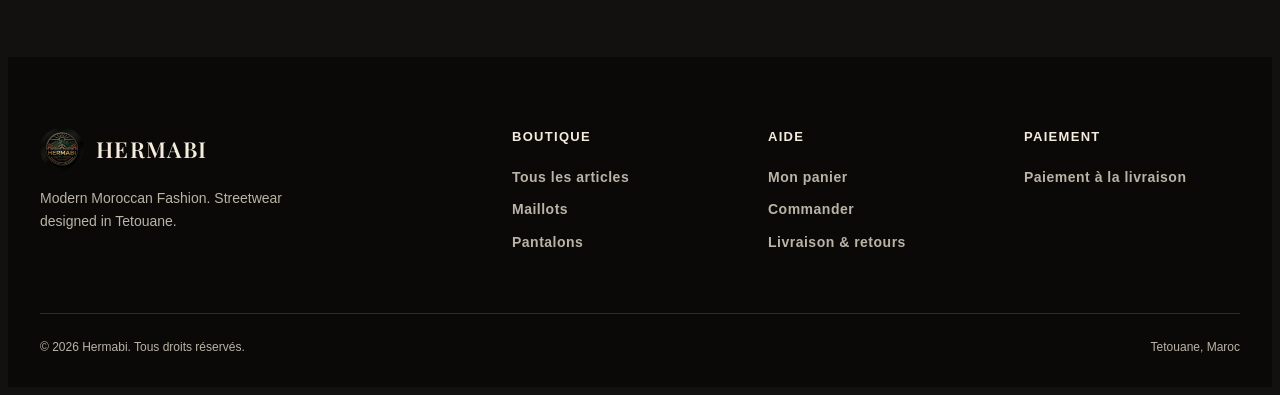
==== commit 5a783442: "Removed meta old links,change insta link" ====
--- a/index.html
+++ b/index.html
@@ -13,16 +13,16 @@
 
 
 <meta property="og:title" content="Hermabi - Modern Moroccan Fashion">
-<meta property="og:description" content="Moroccan Tailoring × Catalan Design. Premium Streetwear Collection">
-<meta property="og:image" content="https://hermabi-frontend11.onrender.com/images/main.jpeg">
-<meta property="og:url" content="https://hermabi-frontend11.onrender.com">
+<meta property="og:description" content="Moroccan and Catalan Design. ">
+<meta property="og:image" content="">
+<meta property="og:url" content="">
 <meta property="og:type" content="website">
 
 
 <meta name="twitter:card" content="summary_large_image">
 <meta name="twitter:title" content="Hermabi - Modern Moroccan Fashion">
 <meta name="twitter:description" content="Exclusive streetwear collection">
-<meta name="twitter:image" content="https://hermabi-frontend11.onrender.com/images/main.jpeg">
+<meta name="twitter:image" content="">
 
 <link rel="preconnect" href="https://fonts.googleapis.com">
 <link href="https://fonts.googleapis.com/css2?family=Marcellus&family=Playfair+Display:wght@700&family=Work+Sans:wght@400;500;600;700&display=swap" rel="stylesheet">
@@ -430,7 +430,7 @@
 <section class="socials-section">
   <div class="socials-title">Follow Us</div>
   <div class="social-links">
-    <a href="https://www.instagram.com/hermabi10?utm_source=ig_web_button_share_sheet&igsh=ZDNlZDc0MzIxNw==" target="_blank">Instagram</a>
+    <a href="https://www.instagram.com/hermabi_10/?hl=en" target="_blank">Instagram</a>
     <a href="https://wa.me/212611301422" target="_blank">WhatsApp</a>
   </div>
 </section>
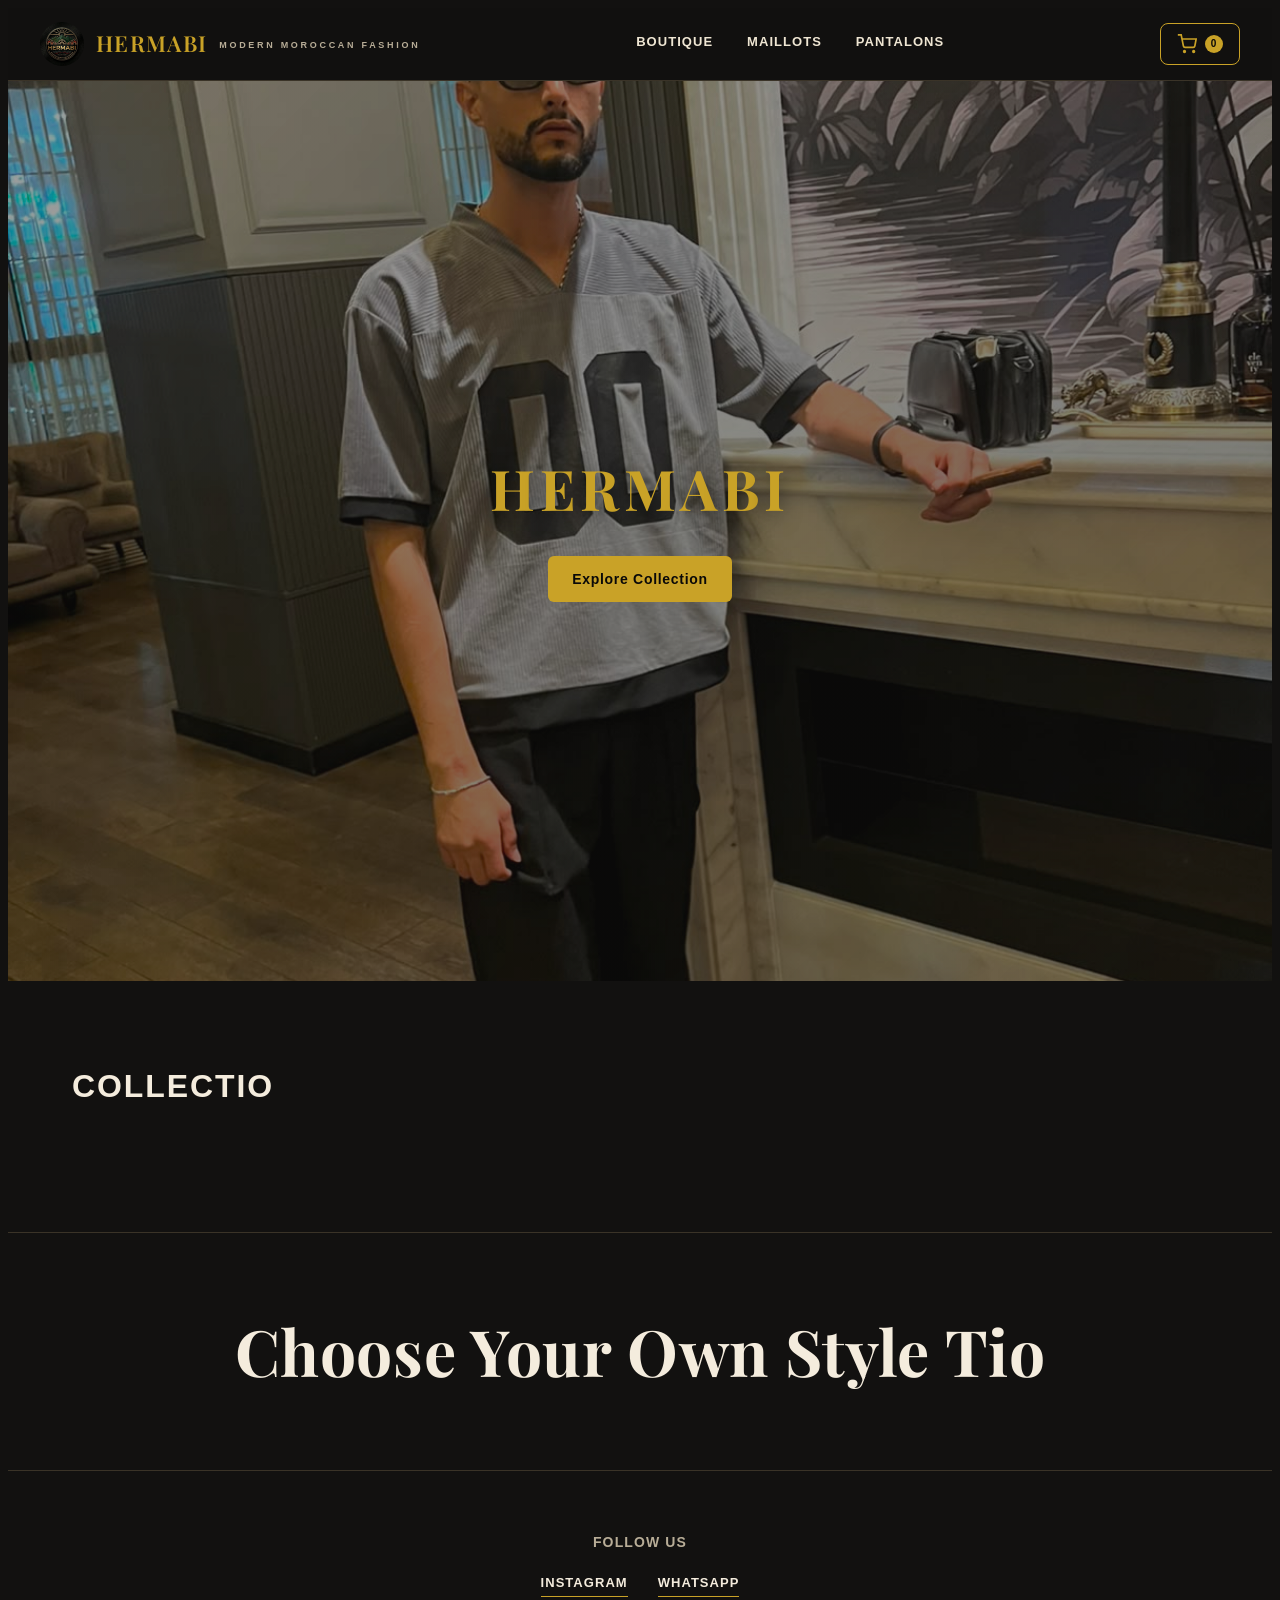
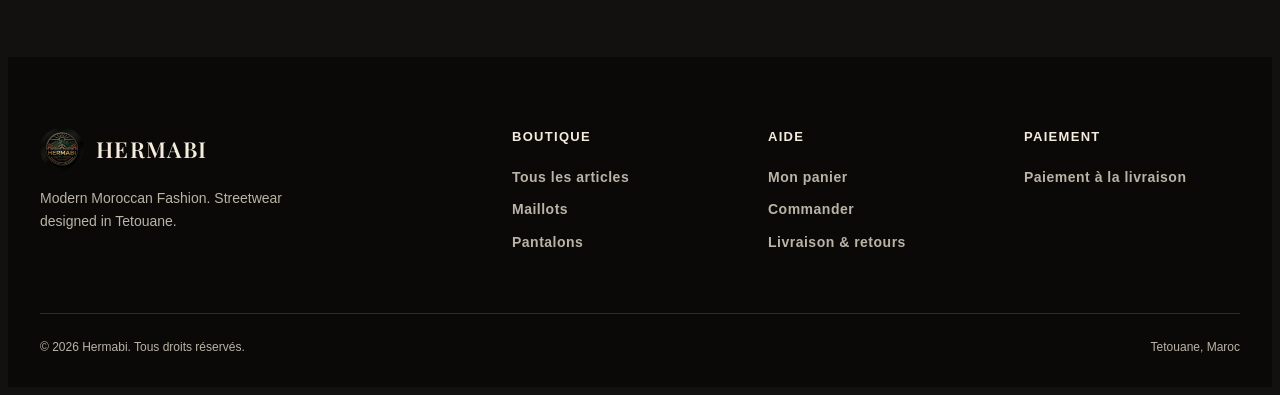
==== commit 4de711d1: "Removed old product grid scripts, added cart count update" ====
--- a/index.html
+++ b/index.html
@@ -414,12 +414,22 @@
     </div>
   `).join('');
 }
+// Update cart count
+function updateCartCount() {
+  const count = getCart().length;
+  const cartCountEl = document.querySelector('.cart-count');
+  if (cartCountEl) {
+    cartCountEl.textContent = count;
+  }
+}
+
+window.addEventListener('load', updateCartCount);
+
+window.addEventListener('storage', updateCartCount);
 
 // Load on page load
 window.addEventListener('load', loadCollectionProducts);
 </script>
-
-
 
 <!-- Tagline -->
 <section class="tagline-section">
@@ -466,40 +476,7 @@
   </div>
 </footer>
 <script>
-  // Maillots collection
-  const maillots = PRODUCTS.filter(p => p.cat === 'Maillots');
-  document.getElementById('maillots-grid').innerHTML = maillots.slice(0, 6).map(p => `
-    <a href="product.html?id=${p.id}" class="collection-card">
-      <div class="collection-card-img"><img src="${p.img}" alt="${p.name}"></div>
-      <div class="collection-card-info">
-        <div class="collection-card-name">${p.name}</div>
-        <div class="collection-card-price">${fmtPrice(p.price)}</div>
-      </div>
-    </a>
-  `).join('');
-
-  // Pantalons collection
-  const pantalons = PRODUCTS.filter(p => p.cat === 'Pantalons');
-  document.getElementById('pantalons-grid').innerHTML = pantalons.slice(0, 6).map(p => `
-    <a href="product.html?id=${p.id}" class="collection-card">
-      <div class="collection-card-img"><img src="${p.img}" alt="${p.name}"></div>
-      <div class="collection-card-info">
-        <div class="collection-card-name">${p.name}</div>
-        <div class="collection-card-price">${fmtPrice(p.price)}</div>
-      </div>
-    </a>
-  `).join('');
-
-  // All products
-  document.getElementById('all-grid').innerHTML = PRODUCTS.slice(0, 6).map(p => `
-    <a href="product.html?id=${p.id}" class="collection-card">
-      <div class="collection-card-img"><img src="${p.img}" alt="${p.name}"></div>
-      <div class="collection-card-info">
-        <div class="collection-card-name">${p.name}</div>
-        <div class="collection-card-price">${fmtPrice(p.price)}</div>
-      </div>
-    </a>
-  `).join('');
+
   let currentSlide = 0;
 const slides = document.querySelectorAll('.carousel-image');
 
--- a/css/style.css
+++ b/css/style.css
@@ -599,3 +599,67 @@
   color: var(--cream);
   margin-bottom: 40px;
 }
+/* Mobile Optimization */
+@media (max-width: 768px) {
+  .wrap {
+    padding: 20px 16px;
+  }
+
+  .section {
+    padding: 40px 16px !important;
+  }
+
+  h1, h2 {
+    font-size: clamp(20px, 5vw, 32px) !important;
+  }
+
+  /* Cart page */
+  .cart-layout {
+    display: block !important;
+  }
+
+  .cart-summary {
+    margin-top: 30px !important;
+  }
+
+  /* Checkout form */
+  .form-group input,
+  .form-group select {
+    font-size: 16px; /* Prevents zoom on iOS */
+  }
+
+  .field-row {
+    grid-template-columns: 1fr !important;
+  }
+
+  /* Product grid */
+  .products-grid {
+    grid-template-columns: repeat(auto-fill, minmax(150px, 1fr)) !important;
+  }
+
+  /* Buttons */
+  .btn {
+    padding: 12px 20px;
+    font-size: 14px;
+  }
+}
+
+@media (max-width: 480px) {
+  .nav-links {
+    display: none;
+  }
+
+  .nav {
+    flex-direction: column;
+    gap: 10px;
+  }
+
+  .wrap {
+    padding: 16px 12px;
+  }
+
+  h1 {
+    font-size: 24px !important;
+  }
+}
+
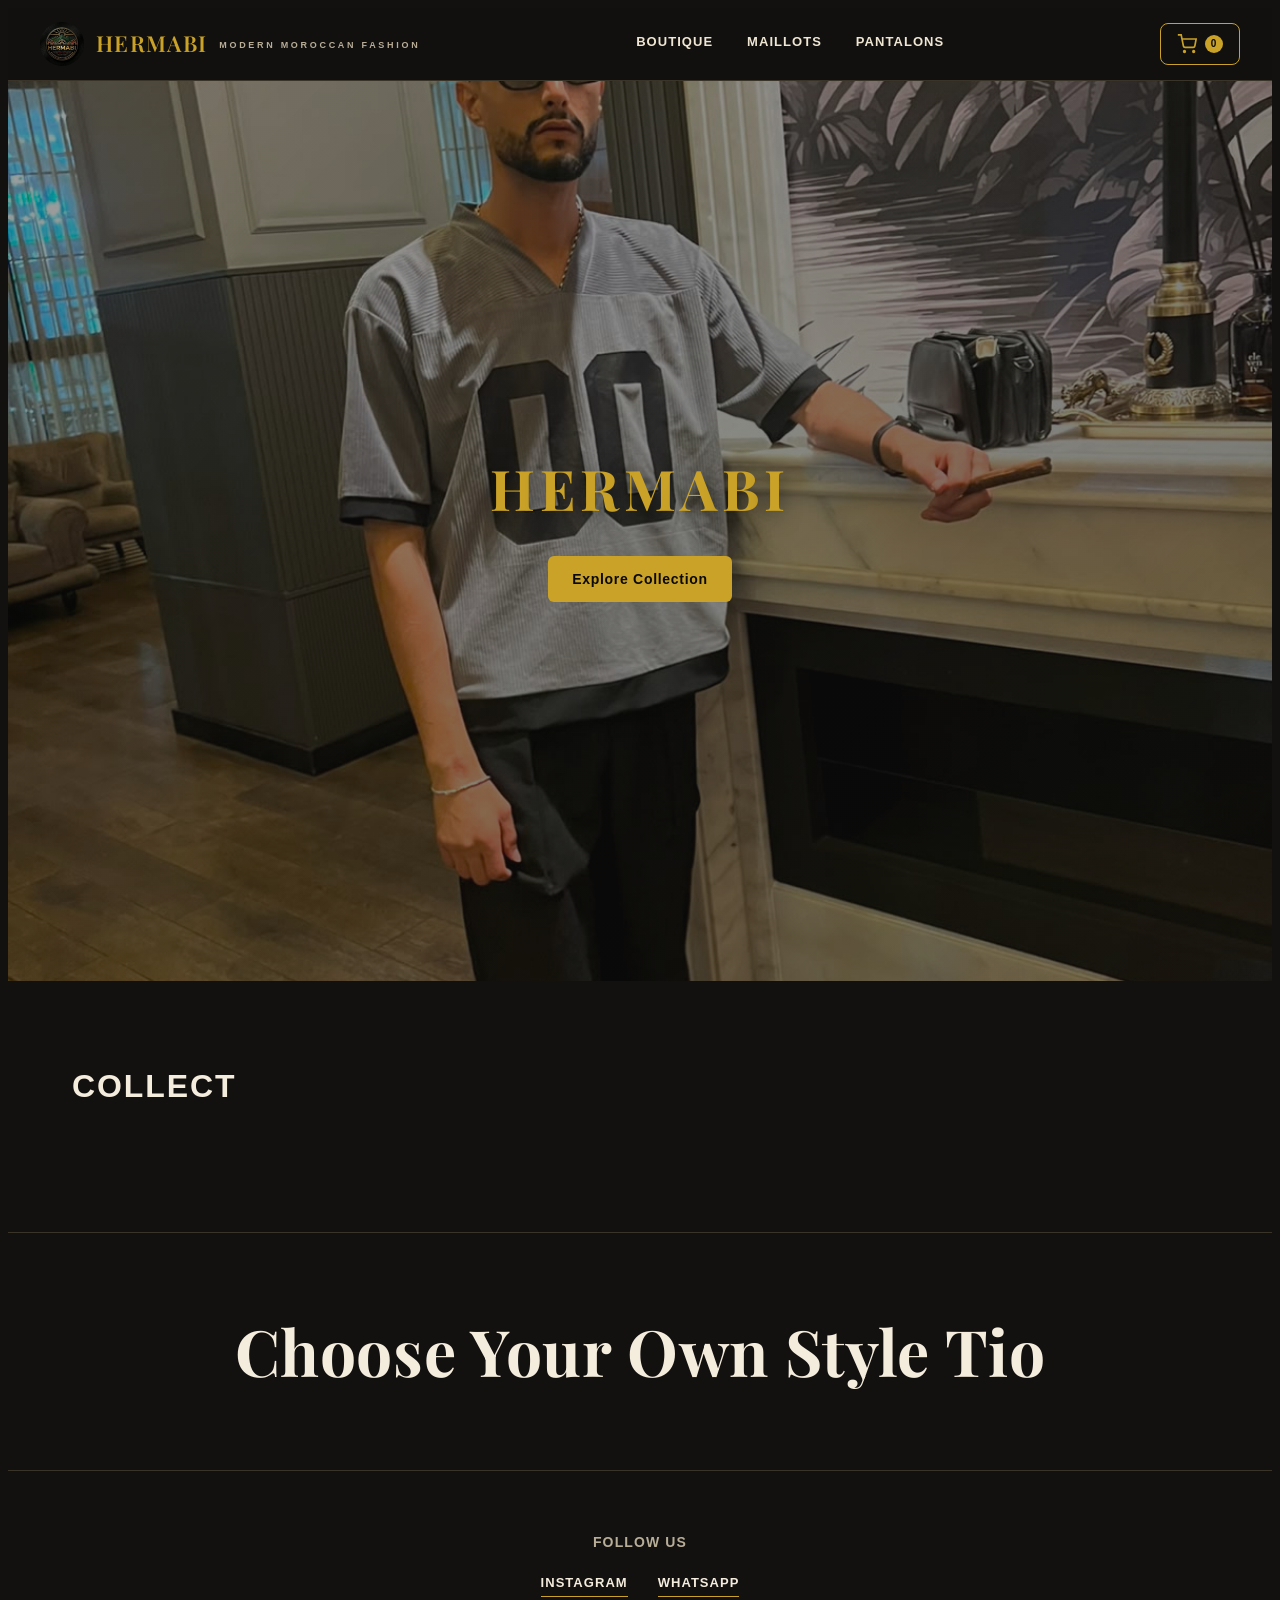
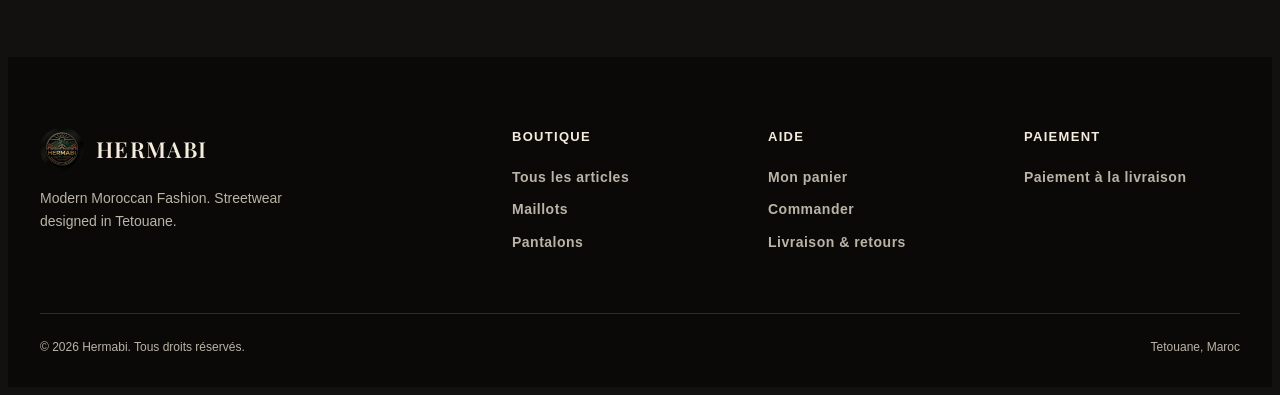
==== commit e64a271a: "Added favicon - moved to root, linked in all pages" ====
--- a/index.html
+++ b/index.html
@@ -27,6 +27,8 @@
 <link rel="preconnect" href="https://fonts.googleapis.com">
 <link href="https://fonts.googleapis.com/css2?family=Marcellus&family=Playfair+Display:wght@700&family=Work+Sans:wght@400;500;600;700&display=swap" rel="stylesheet">
 <link rel="stylesheet" href="css/style.css">
+<link rel="icon" type="image/x-icon" href="logo.ico">
+<link rel="apple-touch-icon" href="logo.ico">
 <style>
 
 .hero-image.hero-carousel {
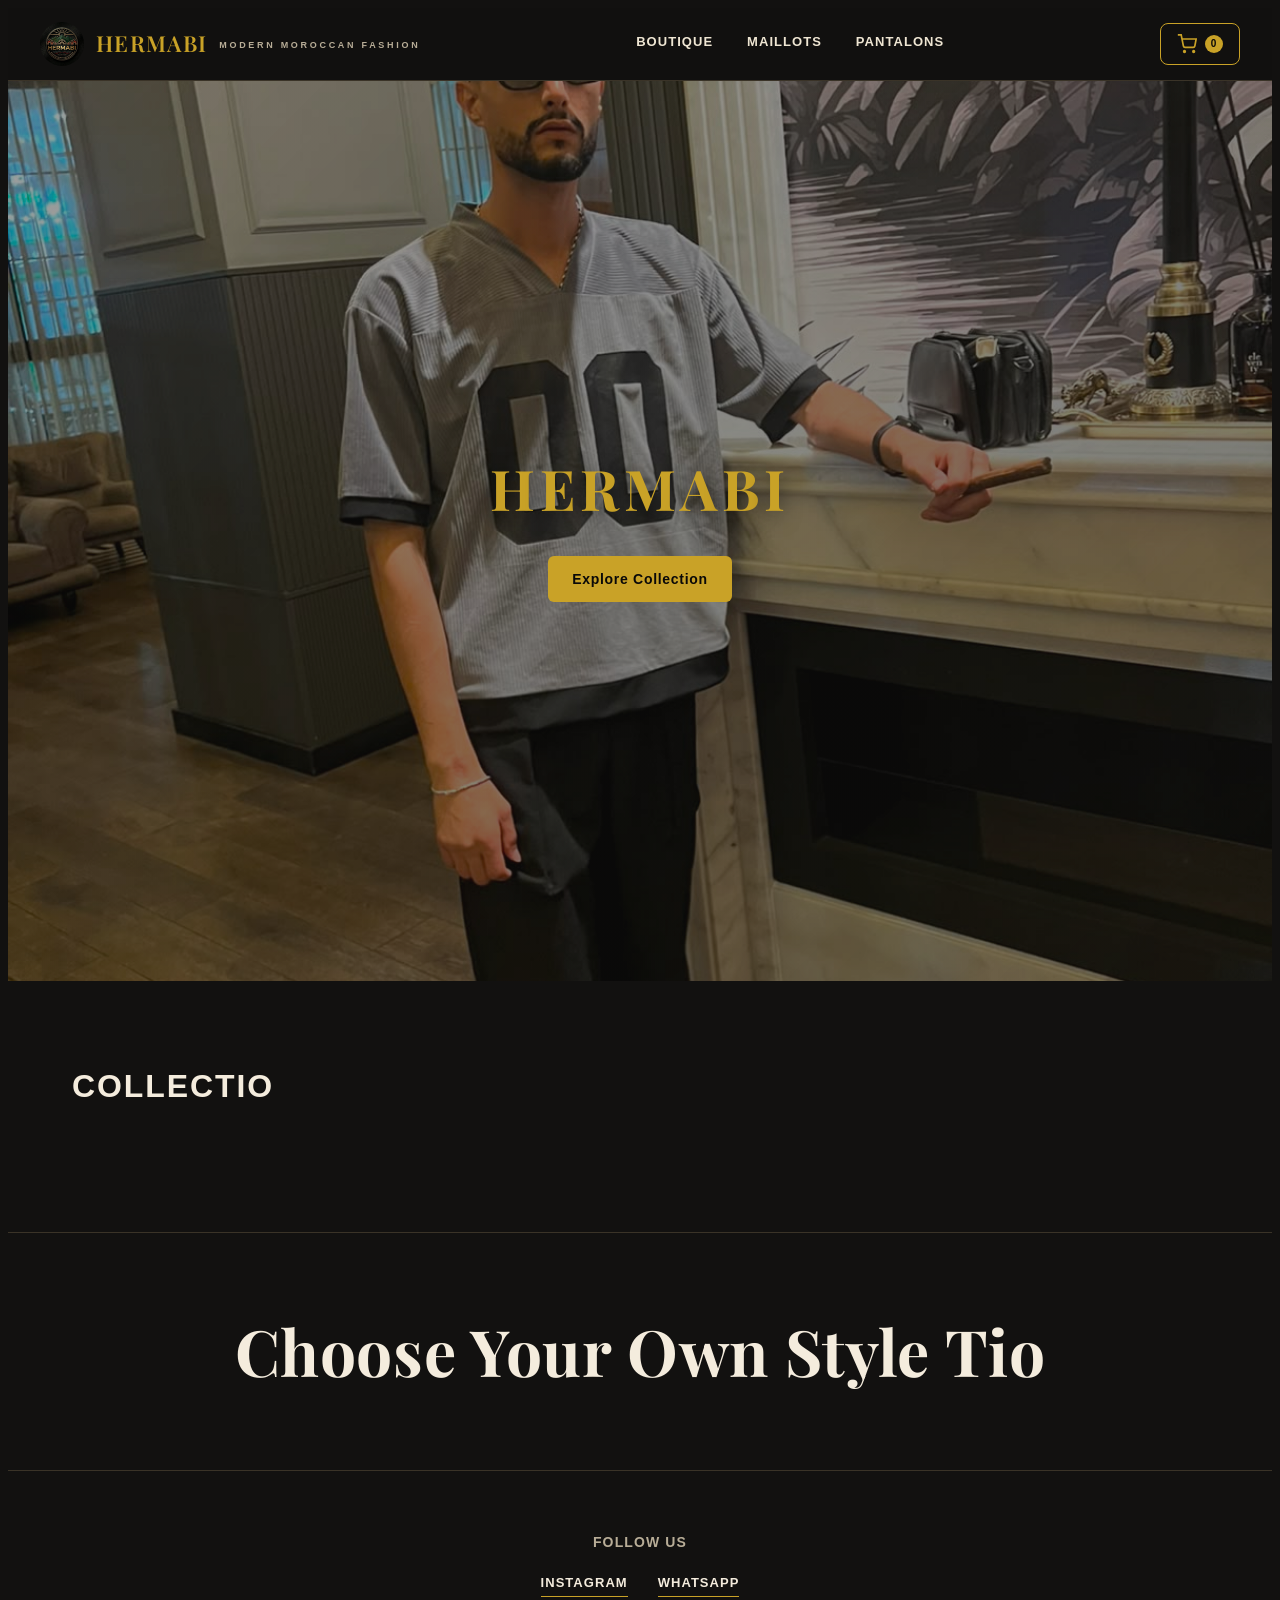
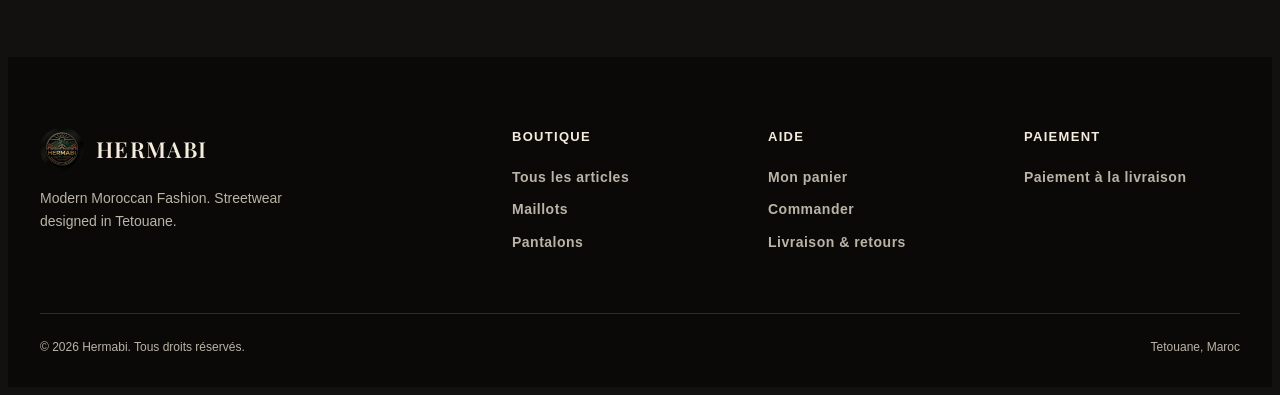
==== commit 1b392b05: "Added Google Analytics tracking" ====
--- a/index.html
+++ b/index.html
@@ -29,6 +29,7 @@
 <link rel="stylesheet" href="css/style.css">
 <link rel="icon" type="image/x-icon" href="logo.ico">
 <link rel="apple-touch-icon" href="logo.ico">
+
 <style>
 
 .hero-image.hero-carousel {
@@ -263,6 +264,16 @@
   color: var(--brass);
 }
 </style>
+
+<!-- Add to <head> of all pages -->
+  <script async src="https://www.googletagmanager.com/gtag/js?id=GA_ID"></script>
+  <script>
+    window.dataLayer = window.dataLayer || [];
+    function gtag(){dataLayer.push(arguments);}
+    gtag('js', new Date());
+    gtag('config', 'GA_ID');
+  </script>
+  
 </head>
 
 <body>
